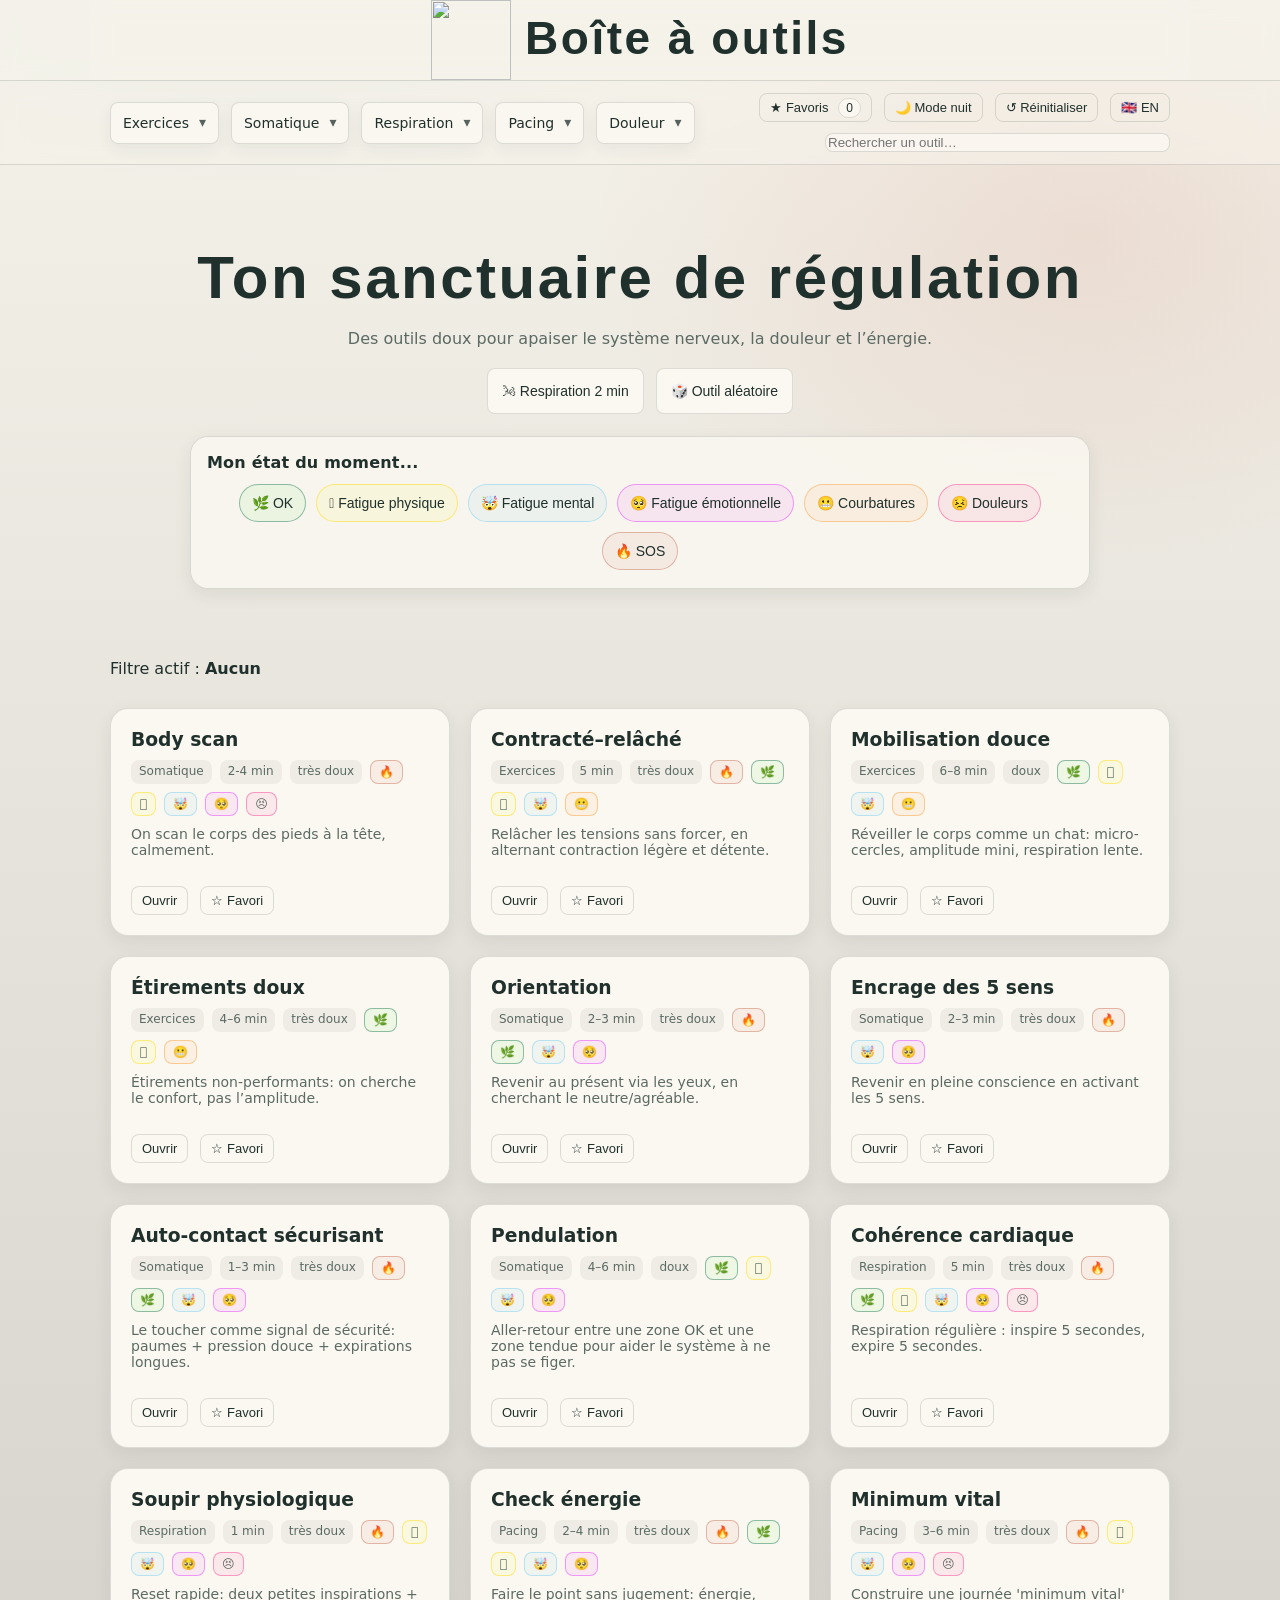
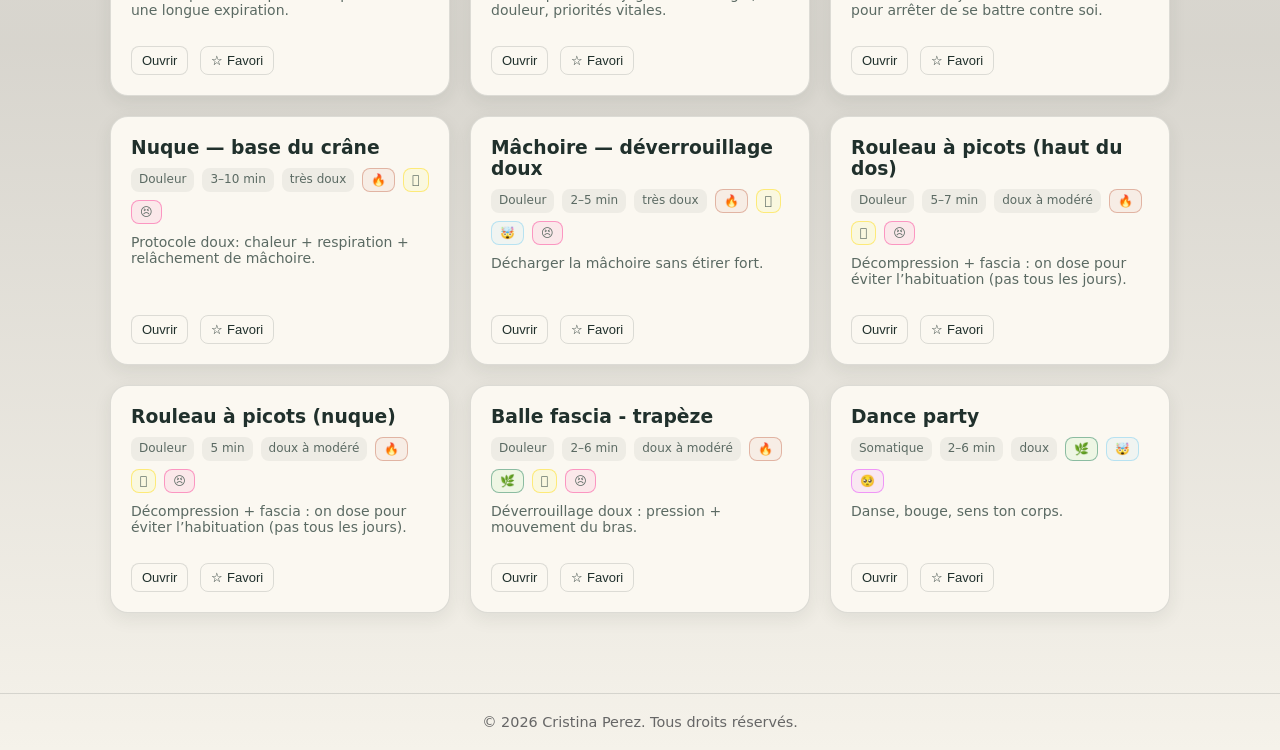
==== index.html @ 3f51d5ee "Add files via upload" ====
<!doctype html>
<html lang="fr">
<head>
  <meta charset="utf-8" />
  <meta name="viewport" content="width=device-width, initial-scale=1, viewport-fit-cover">

  <title>Boîte à outils</title>
  <meta name="description" content="Une boîte à outils pour la gestion du stress, de la douleur et de l’énergie." />

  <link rel="icon" href="./images/wellbeing2.png" type="image/png">
  <link rel="stylesheet" href="main.css" />
</head>
  
<body>

  <!-- ===================== -->
  <!-- TOP BAR -->
  <!-- ===================== -->
  <header class="topbar" role="banner">
    <div class="topbar-inner topbar-centered">
      <div class="brand-row">
        <div class="brand brand-centered">
          <img class="brand-icon" src="images/wellbeing2.png" alt="" aria-hidden="true">
          <div class="brand-title">
            <!-- Brand title -->
            <strong data-i18n="brand.title">Boîte à outils</strong>
          </div>
        </div>
      </div>
    </div>
  </header>

  <!-- ===================== -->
  <!-- NAVIGATION -->
  <!-- ===================== -->
  <nav class="nav" aria-label="Navigation catégories" data-i18n-aria-label="nav.aria">
    <div class="nav-inner">
      <div class="nav-left">

        <details class="drop">
          <summary data-i18n="nav_exercices">Exercices</summary>
          <ul>
            <li><button data-filter="Contracté–relâché" data-i18n="nav.filters.contractRelax">Contracté–relâché</button></li>
            <li><button data-filter="Mobilisation douce" data-i18n="nav.filters.softMobility">Mobilisation douce</button></li>
            <li><button data-filter="Étirements doux" data-i18n="nav.filters.softStretch">Étirements doux</button></li>
          </ul>
        </details>

        <details class="drop">
          <summary data-i18n="nav_somatic">Somatique</summary>
          <ul>
            <li><button data-filter="Orientation" data-i18n="nav.filters.orientation">Orientation</button></li>
            <li><button data-filter="Pendulation" data-i18n="nav.filters.pendulation">Pendulation</button></li>
            <li><button data-filter="Auto-contact" data-i18n="nav.filters.selfContact">Auto-contact</button></li>
          </ul>
        </details>

        <details class="drop">
          <summary data-i18n="nav_breath">Respiration</summary>
          <ul>
            <li><button data-filter="cohérence cardiaque" data-i18n="nav.filters.heartCoherence">Cohérence cardiaque</button></li>
            <li><button data-filter="soupir physiologique" data-i18n="nav.filters.physiologicalSigh">Soupir physiologique</button></li>
          </ul>
        </details>

        <details class="drop">
          <summary data-i18n="nav_pacing">Pacing</summary>
          <ul>
            <li><button data-filter="Check énergie" data-i18n="nav.filters.energyCheck">Check énergie</button></li>
            <li><button data-filter="Minimum vital" data-i18n="nav.filters.minimumViableDay">Minimum vital</button></li>
          </ul>
        </details>

        <details class="drop">
          <summary data-i18n="nav_pain">Douleur</summary>
          <ul>
            <li><button data-filter="Nuque — base du crâne" data-i18n="nav.filters.neck">Nuque</button></li>
            <li><button data-filter="Mâchoire — déverrouillage doux" data-i18n="nav.filters.jaw">Mâchoire</button></li>
            <li><button data-filter="Rouleau à picots (haut du dos)" data-i18n="nav.filters.spikyRoller">Rouleau à picots</button></li>
            <li><button data-filter="Balle fascia - trapèze" data-i18n="nav.filters.fasciaBall">Balle fascia</button></li>
          </ul>
        </details>
      </div>

      <div class="nav-right">
        <div class="nav-actions">
          <button id="toggleFavs" class="btn small ghost" type="button" aria-pressed="false">
            <span data-i18n="nav.actions.favs">★ Favoris</span>
            <span id="favCount" class="fav-count">0</span>
          </button>

          <button id="toggleTheme" class="btn small ghost" type="button">
            <span data-i18n="nav.actions.theme_dark">🌙 Mode nuit</span>
          </button>

          <button id="clearFilters" class="btn small ghost" type="button">
            <span data-i18n="nav.actions.reset">↺ Réinitialiser</span>
          </button>

          <!-- Toggle langue (nouveau) -->
          <button id="toggleLang" class="btn small ghost" type="button" aria-pressed="false">
            <span data-i18n="nav.actions.lang">🇬🇧 EN</span>
          </button>
        </div>

        <div class="search">
          <input
            id="search"
            type="search"
            placeholder="Rechercher un outil…"
            data-i18n-placeholder="nav.search.placeholder"
            autocomplete="off"
          />
        </div>
      </div>

    </div>
  </nav>
  <div id="navSpacer" aria-hidden="true"></div>

  <!-- ===================== -->
  <!-- HERO -->
  <!-- ===================== -->
  <section class="hero">
    <h1 data-i18n="hero.title">Ton sanctuaire de régulation</h1>
    <p data-i18n="hero.subtitle">Des outils doux pour apaiser le système nerveux, la douleur et l’énergie.</p>

    <div class="hero-actions">
      <button class="btn" id="breath2min" type="button" data-i18n="hero.actions.breath2min">🌬 Respiration 2 min</button>
      <button class="btn" id="randomTool" type="button" data-i18n="hero.actions.random">🎲 Outil aléatoire</button>
    </div>

    <div class="feel-box" aria-label="Sélection de ton état du moment" data-i18n-aria-label="modes.ariaBox">
      <h2 class="feel-title" data-i18n="modes.title">Mon état du moment...</h2>

      <div class="feel-grid" role="group" aria-label="Choisir un état" data-i18n-aria-label="modes.ariaGroup">
        <button class="pill pill-ok" type="button" data-mode="ok" aria-pressed="false" data-i18n="modes.ok">🌿 OK</button>
        <button class="pill pill-phys" type="button" data-mode="fatigue_phys" aria-pressed="false" data-i18n="modes.fatiguePhys">🫩 Fatigue physique</button>
        <button class="pill pill-ment" type="button" data-mode="fatigue_mentale" aria-pressed="false" data-i18n="modes.fatigueMental">🤯 Fatigue mentale</button>
        <button class="pill pill-emo" type="button" data-mode="fatigue_emo" aria-pressed="false" data-i18n="modes.fatigueEmo">🥺 Fatigue émotionnelle</button>
        <button class="pill pill-courb" type="button" data-mode="courbatures" aria-pressed="false" data-i18n="modes.aches">😬 Courbatures</button>
        <button class="pill pill-doul" type="button" data-mode="douleurs" aria-pressed="false" data-i18n="modes.pain">😣 Douleurs</button>
        <button class="pill pill-sos" type="button" data-mode="sos" aria-pressed="false" data-i18n="modes.sos">🔥 SOS</button>
      </div>
    </div>
  </section>

  <!-- ===================== -->
  <!-- LIBRARY -->
  <!-- ===================== -->
  <main id="library" class="wrap">
    <div class="active-filter">
      <span data-i18n="library.activeFilter">Filtre actif :</span>
      <strong id="activeFilter" data-i18n="library.none">Aucun</strong>
    </div>

    <div id="grid" class="grid">
      <!-- Les cartes seront injectées ici par script.js -->
    </div>
  </main>

  <!-- ===================== -->
  <!-- TOOL MODAL -->
  <!-- ===================== -->
  <dialog id="toolModal">
    <div class="modal">
      <div class="modal-top">
        <h3 id="modalTitle"></h3>
        <button id="closeModal" class="close">✕</button>
      </div>

      <div id="modalMeta" class="meta"></div>
      <div id="modalBody"></div>
    </div>
  </dialog>

  <!-- ===================== -->
  <!-- BREATH TIMER MODAL -->
  <!-- ===================== -->
  <dialog id="breathTimer">
    <div class="modal">
      <div class="modal-top">
        <h3 data-i18n="timer.title">🌬 Timer respiration</h3>
        <button id="btClose" class="close">✕</button>
      </div>

      <div class="breath-orb">
        <div class="breath-orb-inner"></div>
        <div class="breath-count" id="btCount"></div>
      </div>

      <div id="btPhase" class="center-text" data-i18n="timer.ready">Ready ?</div>
      <div id="btRemaining" class="center-text">2:00</div>

      <div class="hero-actions">
        <button id="btStart" class="btn primary" data-i18n="timer.start">Démarrer</button>
        <button id="btStop" class="btn" data-i18n="timer.stop">Stop</button>
        <button id="btReset" class="btn ghost" data-i18n="timer.reset">Reset</button>
      </div>
    </div>
  </dialog>

  <script src="script.js" defer></script>
  <footer class="toolbox-footer">
  <p>© 2026 Cristina Perez. Tous droits réservés.</p>
</footer>
</body>
</html>
---- main.css ----
/* =========================
   1. FONTS
========================= */

@font-face {
  font-family: "Nunito";
  src: url("fonts/Nunito-Regular.ttf") format("truetype");
  font-weight: 400;
  font-style: normal;
  font-display: swap;
}

@font-face {
  font-family: "Antagon";
  src: url("fonts/Antagon.otf") format("truetype");
  font-weight: 400;
  font-style: normal;
  font-display: swap;
}

html{
  scroll-padding-top: var(--nav-h, 0px);
}

html, body{
  min-height: 100%;
  height: auto;
}

html{
  background:
    radial-gradient(1200px 700px at 20% -10%, rgba(45,140,134,.18), transparent 60%),
    radial-gradient(900px 600px at 85% 10%, rgba(201,116,90,.14), transparent 55%),
    linear-gradient(180deg, var(--bg), color-mix(in srgb, var(--bg) 88%, #000 12%) 70%, var(--bg));
}

/* =========================
   2. VARIABLES - THEMES
========================= */
:root{
  --bg: #f5f2ea;
  --paper: #fbf8f1;
  --ink: #20302c;
  --muted: #5b6a63;
  
  --sage: #2d8c86;
  --sage-2: #1f6f6a;
  --terracotta: #c9745a;
  --gold: #c9a24e;

  --line: rgba(32,48,44,.14);

  --shadow: 0 10px 30px rgba(32,48,44,.10);
  --shadow-sm: 0 6px 18px rgba(32,48,44,.08);

  --radius: 18px;
  --radius-lg: 26px;
  --max: 1100px;
  --font: "Nunito", system-ui, -apple-system, sans-serif;
  --title-font: "Antagon", "Nunito", sans-serif;
  
}

body{
  margin:0;
  color: var(--ink);
  background: transparent;
  font-family: var(--font);
   -webkit-text-size-adjust: 100%; 
}

.topbar{
  background: color-mix(in srgb, var(--bg) 70%, transparent);
  border-bottom: 0px solid var(--line);
  backdrop-filter: blur(10px);
}

:root.topbar-hidden .topbar-inner.topbar-centered{
  transform: translateY(-110%);
}

nav, .nav{
  background: color-mix(in srgb, var(--bg) 62%, transparent);
  border-top: 1px solid var(--line);
}

.card{
  background: color-mix(in srgb, var(--paper) 88%, transparent);
  border: 1px solid var(--line);
  box-shadow: var(--shadow-sm);
}

.toolModal{
  background: color-mix(in srgb, var(--paper) 88%, transparent);
  border: 1px solid var(--line);
  box-shadow: var(--shadow-sm);
}


.btn, .pill, .fav-btn, .nav-toggle, details.drop > summary{
  background: color-mix(in srgb, var(--paper) 88%, transparent);
  border: 1px solid var(--line);
  color: var(--ink);
}

details.drop > summary:hover{
  transform: translateY(-1px);
}

.pill:hover{
  transform: translateY(-1px);
}

.fav-count{
  margin-left: 6px;
  padding: 2px 7px;
  border-radius: 999px;
  border: 1px solid var(--line);
  background: color-mix(in srgb, var(--paper) 88%, transparent);
  font-size: 12px;
  line-height: 1.1;
}

.search input{
  background: color-mix(in srgb, var(--paper) 88%, transparent);
  border: 1px solid var(--line);
  border-radius: 8px;
  color: var(--ink);
}

.search:before{ color: var(--muted); }

.meta, .hint, .footer, .brand-title span{ color: var(--muted); }

details.drop > ul{
  background: var(--paper);
  border: 1px solid var(--line);
  box-shadow: var(--shadow);
}

/* focus visible lisible sur les deux thèmes */
.btn:focus-visible,
.pill:focus-visible,
.fav-btn:focus-visible,
.search input:focus,
details.drop > summary:focus-visible{
  outline: none;
  box-shadow: 0 0 0 3px color-mix(in srgb, var(--sage) 25%, transparent);
}

:root[data-theme="dark"]{
  --bg: #0f1514;
  --paper: #131c1a;
  --ink: #e9f1ee;
  --muted: rgba(233,241,238,.72);

  --line: rgba(233,241,238,.14);

  --shadow: 0 10px 30px rgba(0,0,0,.35);
  --shadow-sm: 0 6px 18px rgba(0,0,0,.28);
}

:root[data-theme="dark"] .topbar{
  background: rgba(10, 14, 13, 0.88); 
  border-bottom-color: rgba(233,241,238,.10);
}

:root[data-theme="dark"] .topbar-inner{
  background: rgba(10, 14, 13, 0.88); 
  border-bottom-color: rgba(233,241,238,.10);
}

:root[data-theme="dark"] .toolbox-footer{ 
  border-top-color: rgba(233,241,238,.10);
}

:root[data-theme="dark"] nav,
:root[data-theme="dark"] .nav{
  background: rgba(10, 14, 13, 0.78);
  border-top-color: rgba(233,241,238,.10);
}

:root[data-theme="dark"] .nav-right .search input{
  background: rgba(19,28,26,.95);
  color: var(--ink);
  border-color: var(--line);
}

:root[data-theme="dark"] .brand-title strong{
  color: rgba(255,255,255,0.95);
}
:root[data-theme="dark"] .brand-title span{
  color: rgba(233,241,238,.60);
}

[data-theme="dark"] .brand-icon {
  content: url("./images/wellbeing_wh.png");
}

:root[data-theme="dark"] .topbar .btn,
:root[data-theme="dark"] .topbar .pill,
:root[data-theme="dark"] .topbar .fav-btn,
:root[data-theme="dark"] .topbar details.drop > summary,
:root[data-theme="dark"] .topbar .search input{
  background: rgba(19, 28, 26, 0.92);
  border-color: rgba(233,241,238,.14);
  color: rgba(233,241,238,.92);
}

:root[data-theme="dark"] .topbar .search input::placeholder{
  color: rgba(233,241,238,.55);
}
:root[data-theme="dark"] .topbar .search:before{
  color: rgba(233,241,238,.55);
}

:root[data-theme="dark"] details.drop > ul{
  background: rgba(19, 28, 26, 0.98);
  border-color: rgba(233,241,238,.14);
}
:root[data-theme="dark"] details.drop > ul button:hover{
  background: rgba(45,140,134,.14);
}

:root[data-theme="dark"] .feel-box{
  background: rgba(19,28,26,.90);
  border-color: var(--line);
}

:root[data-theme="dark"] details.drop > summary{
  background: rgba(19,28,26,.95);
  box-shadow: 0 6px 16px rgba(0,0,0,.25);
}

:root[data-theme="dark"] details.drop[open] > summary{
  background: rgba(45,140,134,.18);
}

:root[data-theme="dark"] .toolModal{
  background: rgba(19,28,26,.90);
  border-color: var(--line);
  color: var(--ink);
}

:root[data-theme="dark"] .modal{
  background: rgba(19,28,26,.90);
  border-color: var(--line);
  color: var(--ink);
}

:root[data-theme="dark"] .close{
  color: var(--ink);
}
:root[data-theme="dark"] .breath-orb{
  background: color-mix(in srgb, #a6c4bd24 75%, transparent);
}

:root[data-theme="dark"] .breath-orb-inner{        
  background: radial-gradient(circle at 30% 30%,
    color-mix(in srgb, var(--terracotta) 30%, transparent),
    color-mix(in srgb, var(--sage) 22%, transparent)
  );
}

:root[data-theme="dark"] .breath-count{
  color: var(--ink);
}

/* =========================
   3. RESET
========================= */

*{
  box-sizing: border-box;
}


/* =========================
   4. LAYOUT
========================= */

.wrap{
  max-width: var(--max);
  margin: 0 auto;
  padding: 40px 20px;
}

.grid{
  display: grid;
  grid-template-columns: repeat(auto-fill, minmax(260px, 1fr));
  gap: 20px;
  margin-top: 30px;
}

.hero{
  text-align: center;
  padding: 30px 20px 30px 20px;
}

.hero h1{
  font-family: var(--title-font);
  font-size: clamp(60px, 4vw, 90px);
  color: var(--ink); 
  letter-spacing: 2.5px;
  line-height: 1.1;
  margin-bottom: 18px;
}

.hero p{
  font-family: var(--font);
  color: var(--muted);
  max-width: 600px;
  margin: 0 auto 20px;
}

.hero-actions{
  display: flex;
  justify-content: center;
  gap: 12px;
  flex-wrap: wrap;
}

.feel-box{
  margin: 22px auto 0;
  max-width: 900px;
  padding: 16px 16px 18px;
  border: 1px solid var(--line);
  border-radius: var(--radius);
  background: color-mix(in srgb, var(--paper) 82%, transparent);
  box-shadow: var(--shadow-sm);
}

.feel-title{
  margin: 0 0 12px;
  font-family: var(--font);   /* plus lisible qu’une script ici */
  font-weight: 700;
  font-size: 16px;
  letter-spacing: .2px;
  text-align: left;
}

.feel-grid{
  display: flex;
  flex-wrap: wrap;
  gap: 10px;
  justify-content: center;
}

.feel-grid .pill{
  padding: 10px 12px;
  border-radius: 999px;
  font-size: 14px;
}


/* =========================
   5. HEADER - TOPBAR - FOOTER
========================= */

.topbar{
  position: relative;
  top: 0;
  backdrop-filter: blur(10px);
  background: rgba(245,242,234,.85);
  border-bottom: 0px solid var(--line);
  z-index: 800;
}

.topbar-inner{
  max-width: var(--max);
  margin: 0 auto;
  padding: 0px 5px 0px 5px;
  display: flex;
  align-items: center;
  justify-content: space-between;
  gap: 10px;
  flex-wrap: wrap;
}

.topbar-inner.topbar-centered{
  position: relative;
  top: 0;
  left: 0;
  right: 0;
  z-index: 1200;

  background: rgba(245,242,234,.85);
  backdrop-filter: blur(10px);

  transform: translateY(0);
  transition: transform .25s ease;
}

.brand{
  display: flex;
  align-items: center;
  gap: 12px;
}

.brand-row{
  width: 100%;
  display: flex;
  justify-content: center;
  align-items: center;
  gap: 12px;
}

.brand.brand-centered{
  display: flex;
  align-items: center;
  gap: 14px;
  text-align: center;
}

.brand-title strong{
  font-family: var(--title-font);
  font-size: 46px;
  color: var(--ink); 
  letter-spacing: 2.5px;
  line-height: 1.1;
  margin-bottom: 3px;
  display: block;
  vertical-align:middle;
}

.brand-title span{
  display: block;
  font-size: 56px;
  margin-top: 4px;
  color: var(--muted);
}

.brand-icon{
  width: 80px;
  height: 80px;
  object-fit: contain;
  display: block;
  vertical-align:middle; 
}

.toolbox-footer {
  width: 100%;
  padding: 20px 16px;
  margin-top: 40px;
  text-align: center;
  font-size: 0.9rem;
  color: #666;
  border-top: 1px solid var(--line);
}

.toolbox-footer p {
  margin: 0;
}


/* === MOBILE HEADER LAYOUT === */

@media (max-width: 640px){
  .topbar-inner{
    flex-wrap: nowrap;
    justify-content: space-between;
    align-items: center;
    gap: 10px;
    padding: 0;
  }

  .brand{
    min-width: 0;
    gap: 10px;
  }

  .brand-icon{
    width: 70px;
    height: 70px;
  }

  .brand-title strong{
    font-size: 42px;   
    letter-spacing: 1.5px;
    line-height: 1.05;
  }

  .brand-title span{
    font-size: 30px;
  }

  .brand-title{
    min-width: 0;
    max-width: 60vw;
  }

  .brand.brand-centered{
  min-width: 0;
  } 
}

/*@media (max-width: 760px){
  .topbar-inner.topbar-centered{
    grid-template-columns: 1fr;
    justify-items: center;
  }
  .topbar .tools{
    grid-column: auto;
    justify-self: center;
  }
}*/


/* =========================
   6. NAVIGATION
========================= */

.nav{
  position: relative; /* dans le flux au départ */
  top: 0;
  z-index: 1100;

  border-bottom: 1px solid var(--line);
  background: rgba(245,242,234,.6);
  backdrop-filter: blur(10px);
}

.nav.alt{
  position: fixed;
  top: 0;
  left: 0;
  right: 0;
}

#navSpacer{ height: 0; }
#navSpacer.on{ height: var(--nav-h, 0px); }

.nav-inner{
  max-width: var(--max);
  margin: 0 auto;
  padding: 12px 20px;

  display: flex;
  align-items: center;
  justify-content: space-between;
  gap: 16px;

  /* on évite le wrap en desktop */
  flex-wrap: nowrap;
}

.nav-left{
  display: flex;
  align-items: center;
  gap: 12px;
  flex-wrap: nowrap;     /* important */
  min-width: 0;
}

.nav-right{
  display: flex;
  flex-direction: column; 
  align-items: flex-end;
  gap: 10px;
  min-width: 280px;             
}

.nav-actions{
  display: flex;
  align-items: center;
  gap: 12px; 
  flex-wrap: nowrap;    
  justify-content: flex-end;     
}

/* Search à droite */
.nav-right .search{
  width: 345px;
  max-width: 36vw;
  min-width: 200px;
}

.nav-right .search input{
  width: 100%;
  height: 100%; 
}

/* Si l'écran devient trop petit => on autorise le wrap proprement */
@media (max-width: 980px){
  .nav-inner{
    flex-wrap: wrap;
  }
  .nav-left{
    flex-wrap: wrap;
  }
  .nav-right{
    width: 100%;
    align-items: stretch;     
  }

  .nav-actions{
    justify-content: flex-end;
    flex-wrap: wrap;          
  }

  .nav-right .search{
    width: 100%;
    max-width: 520px;
    min-width: 0;
  }
}

@media (max-width: 640px){
  .nav-inner{
    flex-wrap: wrap;
    gap: 10px; 
  }
  .nav-left{
  display: flex;  
  justify-content: center;
  gap: 5px;
  flex-wrap: wrap;
  min-width: 0;
  }

.nav-right{
  display: flex;
  flex-direction: column; 
  align-items: center;
  gap: 10px;
  min-width: 0px;             
  }

  .nav-actions{
    justify-content: center;
    flex-wrap: wrap;
    gap: 5px; 
  }

  .nav-right .search{
    width: 98%;
    max-width: 540px;
    min-width: 0;
  }
  .nav-right .search input,
  input[type="search"],
  input[type="text"],
  input[type="email"],
  input[type="tel"],
  textarea,
  select{
    font-size: 16px !important;
  } 
}

details.drop{
  position: relative;
}

details.drop > summary{
  list-style: none;
  cursor: pointer;
  user-select: none;

  display: inline-flex;
  align-items: center;
  gap: 10px;

  padding: 12px 12px;
  border-radius: 8px;

  border: 1px solid var(--line);
  background: rgba(251,248,241,.85);
  color: var(--ink);
  font-size: 14px;
  box-shadow: 0 6px 16px rgba(32,48,44,.06);
}

details.drop > summary::-webkit-details-marker{ display:none; }

details.drop > summary::after{
  content: "▾";
  opacity: .75;
  transform: translateY(-1px);
}

details.drop[open] > summary{
  border-color: rgba(45,140,134,.55);
  background: rgba(45,140,134,.10);
}

details.drop > ul{
  list-style: none;
  padding: 8px;
  margin: 10px 0 0;

  position: absolute;
  left: 0;
  top: 100%;

  min-width: 240px;
  border-radius: 8px;
  border: 1px solid var(--line);
  background: var(--paper);
  box-shadow: var(--shadow);
  z-index: 999;
}

details.drop > ul li{
  margin: 0;
}

details.drop > ul button{
  width: 100%;
  text-align: left;

  border: 0;
  background: transparent;

  padding: 10px 10px;
  border-radius: 8px;
  cursor: pointer;

  color: var(--ink);
  font-size: 14px;
}

details.drop > ul button:hover{
  background: rgba(45,140,134,.10);
}

details.drop > ul button:active{
  transform: translateY(1px);
}


/* =========================
   7. COMPONENTS
========================= */

/* === Cards === */

.card{
  background: var(--paper);
  border: 1px solid var(--line);
  border-radius: var(--radius);
  padding: 20px;
  box-shadow: var(--shadow-sm);
  display: flex;
  flex-direction: column;
  justify-content: space-between;
}

.card h3{
  margin: 0 0 10px;
}

.card p{
  color: var(--muted);
  font-size: 14px;
}

.card .meta{
  display: flex;
  gap: 8px;
  flex-wrap: wrap;
  margin-top: 8px;
}


/* === Chips === */

.chip{
  background: rgba(32,48,44,.06);
  padding: 4px 8px;
  border-radius: 8px;
  font-size: 12px;
}
   
.chip.sos{
  background: rgba(201,116,90,.08);
  border: 1px solid rgba(201,116,90,.48);
}
   
.chip.ok{
  background: rgba(96,221,82,.08);
  border: 1px solid rgba(30,123,88,.48); 
}
   
.chip.fatique_phys{
  background: rgba(237,255,24,.08);
  border: 1px solid rgba(255,217,10,.48);
}
   
.chip.fatique_mentale{
  background: rgba(119,206,240,.08);
  border: 1px solid rgba(119,206,240,.48);
}
   
.chip.fatigue_emo{
  background: rgba(227,59,251,.08);
  border: 1px solid rgba(227,59,251,.48);
}
   
.chip.courbatures{
  background: rgba(251,158,59,.08);
  border: 1px solid rgba(251,158,59,.48);
}
   
.chip.douleurs{
  background: rgba(251,59,149,.08);
  border: 1px solid rgba(251,59,149,.48);
}


/* === Pills === */

.pill{
  border: 1px solid var(--line);
  background: var(--paper);
  padding: 12px 12px;
  border-radius: 8px;
  font-size: 13px;
  cursor: pointer;
}

.pill-ok{
  background: rgba(96,221,82,.08);
  border: 1px solid rgba(30,123,88,.48); 
  padding: 12px 12px;
  border-radius: 8px;
  font-size: 13px;
  cursor: pointer;
}

.pill-phys{
  background: rgba(237,255,24,.08);
  border: 1px solid rgba(255,217,10,.48);
  padding: 12px 12px;
  border-radius: 8px;
  font-size: 13px;
  cursor: pointer;
}

.pill-ment{
  background: rgba(119,206,240,.08);
  border: 1px solid rgba(119,206,240,.48);
  padding: 12px 12px;
  border-radius: 8px;
  font-size: 13px;
  cursor: pointer;
}

.pill-emo{
  background: rgba(227,59,251,.08);
  border: 1px solid rgba(227,59,251,.48);
  padding: 12px 12px;
  border-radius: 8px;
  font-size: 13px;
  cursor: pointer;
}

.pill-courb{
  background: rgba(251,158,59,.08);
  border: 1px solid rgba(251,158,59,.48);
  padding: 12px 12px;
  border-radius: 8px;
  font-size: 13px;
  cursor: pointer;
}

.pill-doul{
  background: rgba(251,59,149,.08);
  border: 1px solid rgba(251,59,149,.48);
  padding: 12px 12px;
  border-radius: 8px;
  font-size: 13px;
  cursor: pointer;
}

.pill-sos{
  background: rgba(201,116,90,.08);
  border: 1px solid rgba(201,116,90,.48);
  padding: 12px 12px;
  border-radius: 8px;
  font-size: 13px;
  cursor: pointer;
}

/*.pill[aria-pressed="true"]{
  background: rgba(45,140,134,.12);
  border-color: var(--sage);
}*/

.pill-ok[aria-pressed="true"]{
  background: rgba(96,221,82,.28);
  border: 1px solid rgba(30,123,88,.68);
}

.pill-phys[aria-pressed="true"]{
  background: rgba(237,255,24,.28);
  border: 1px solid rgba(255,217,10,.68);
}

.pill-ment[aria-pressed="true"]{
  background: rgba(119,206,240,.28);
  border: 1px solid rgba(119,206,240,.68);
}

.pill-emo[aria-pressed="true"]{
  background: rgba(227,59,251,.28);
  border: 1px solid rgba(227,59,251,.68);
}

.pill-courb[aria-pressed="true"]{
  background: rgba(251,158,59,.28);
  border: 1px solid rgba(251,158,59,.68);
}

.pill-doul[aria-pressed="true"]{
  background: rgba(251,59,149,.28);
  border: 1px solid rgba(251,59,149,.68);
}

.pill-sos[aria-pressed="true"]{
  background: rgba(201,116,90,.28);
  border: 1px solid rgba(201,116,90,.68);
}


/* === Buttons === */

.btn{
  padding: 14px 14px;
  border-radius: 8px;
  border: 1px solid var(--line);
  background: var(--paper);
  cursor: pointer;
  font-size: 14px;
}

.btn.primary{
  background: var(--sage);
  color: white;
  border: none;
}

.btn.ghost{
  background: transparent;
}

.btn.small{
  font-size: 13px;
  padding: 6px 10px;
}

.btn:hover{
  transform: translateY(-1px);
}


/* === Orb === */

.breath-orb{
  position: relative;
  width: 180px;
  height: 180px;
  border-radius: 999px;             
  margin: 18px auto 10px;
  border: 1px solid var(--line);
  display: grid;
  place-items: center;
  background: color-mix(in srgb, var(--paper) 75%, transparent);
  box-shadow: var(--shadow-sm);
}

.breath-orb-inner{
  width: 55px;
  height: 55px;
  border-radius: 999px;            
  background: radial-gradient(circle at 30% 30%,
    color-mix(in srgb, var(--terracotta) 30%, transparent),
    color-mix(in srgb, var(--sage) 22%, transparent)
  );
  transform: scale(var(--orb-scale, 1));   /* <- scale piloté par JS */
  transition: transform 950ms linear;
  filter: blur(0.2px);
}

.breath-count{
  position: absolute;
  inset: 0;
  display: grid;
  place-items: center;
  font-weight: 800;
  font-size: 30px; 
  letter-spacing: .5px;
  color: var(--ink);
  opacity: .9;
  pointer-events: none;
}

/* =========================
   8. MODALS
========================= */

dialog{
  border: none;
  border-radius: var(--radius-lg);
  padding: 0;
  max-width: 500px;
  width: 90%;
}

.modal{
  padding: 24px;
}

.modal-top{
  display: flex;
  justify-content: space-between;
  align-items: center;
}

.close{
  background: none;
  border: none;
  font-size: 18px;
  cursor: pointer;
}
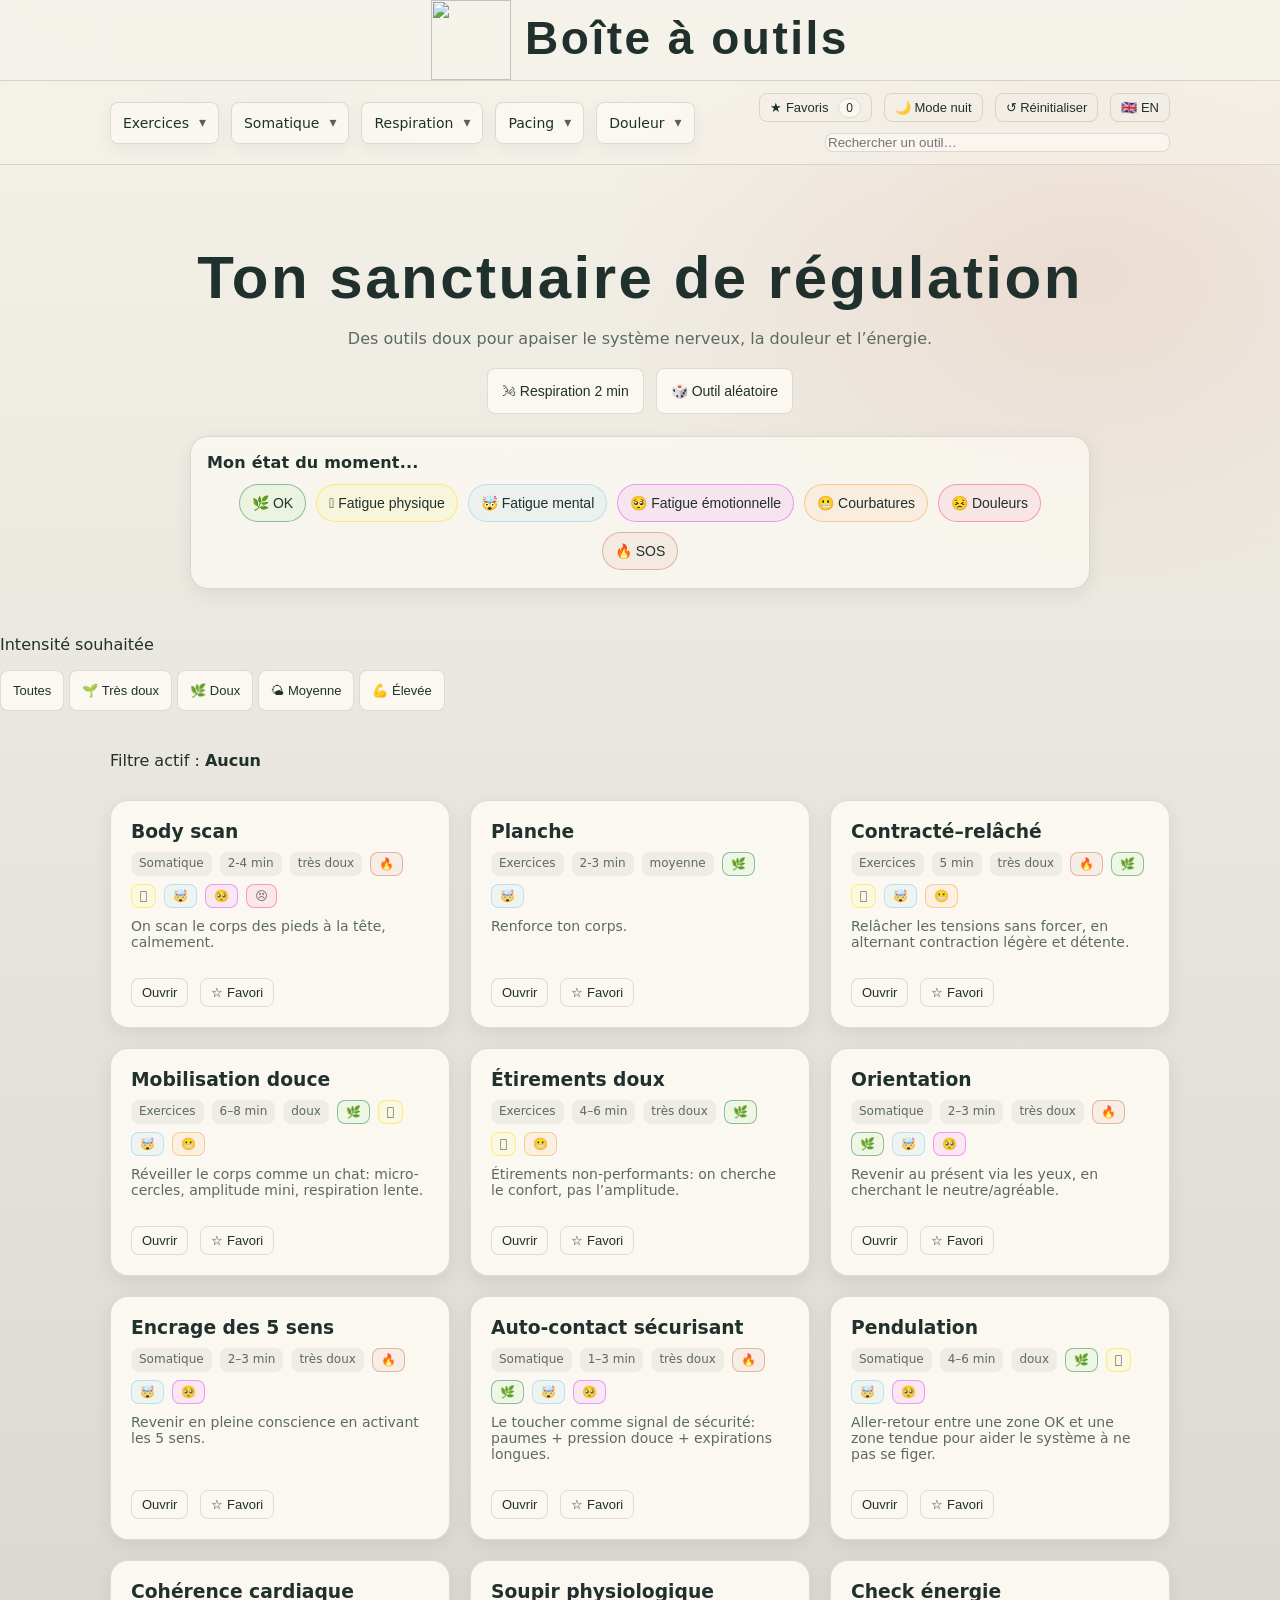
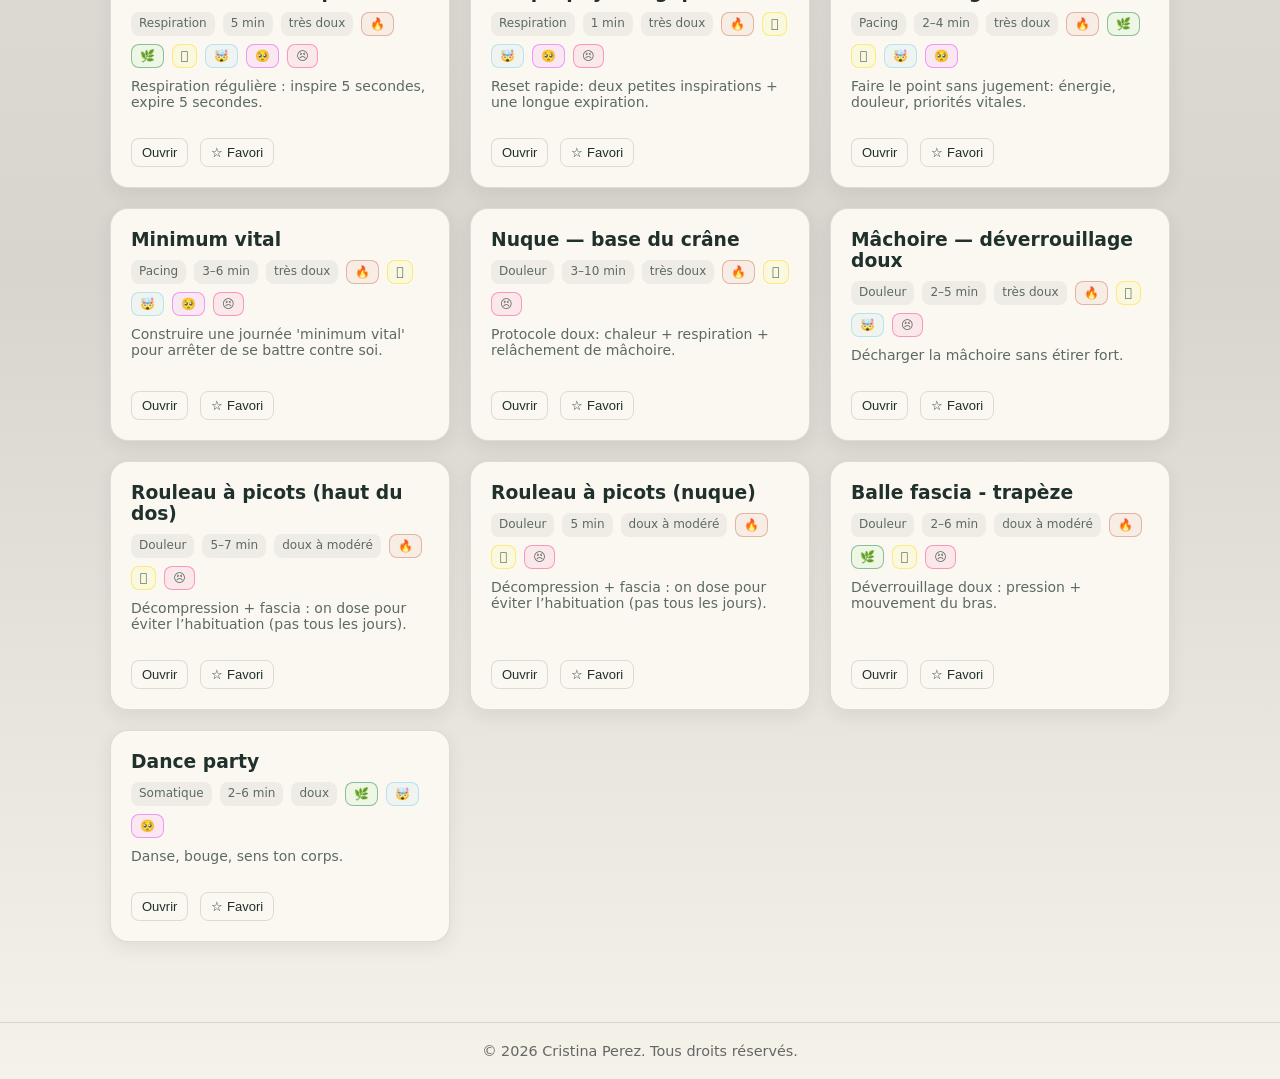
==== commit c438c396: "Update index.html" ====
--- a/index.html
+++ b/index.html
@@ -40,6 +40,7 @@
         <details class="drop">
           <summary data-i18n="nav_exercices">Exercices</summary>
           <ul>
+            <li><button data-filter="Renforcement" data-i18n="nav.filters.reinforcement">Renforcement</button></li>
             <li><button data-filter="Contracté–relâché" data-i18n="nav.filters.contractRelax">Contracté–relâché</button></li>
             <li><button data-filter="Mobilisation douce" data-i18n="nav.filters.softMobility">Mobilisation douce</button></li>
             <li><button data-filter="Étirements doux" data-i18n="nav.filters.softStretch">Étirements doux</button></li>
@@ -144,6 +145,17 @@
       </div>
     </div>
   </section>
+  
+  <section class="intensity-box">
+    <p class="intensity-title">Intensité souhaitée</p>
+    <div class="intensity-grid">
+      <button class="pill intensity-pill" data-intensity="" aria-pressed="true">Toutes</button>
+      <button class="pill intensity-pill" data-intensity="très doux" aria-pressed="false">🌱 Très doux</button>
+      <button class="pill intensity-pill" data-intensity="doux" aria-pressed="false">🌿 Doux</button>
+      <button class="pill intensity-pill" data-intensity="moyenne" aria-pressed="false">🌤 Moyenne</button>
+      <button class="pill intensity-pill" data-intensity="élevée" aria-pressed="false">💪 Élevée</button>
+    </div>
+  </section>
 
   <!-- ===================== -->
   <!-- LIBRARY -->
@@ -180,7 +192,7 @@
   <dialog id="breathTimer">
     <div class="modal">
       <div class="modal-top">
-        <h3 data-i18n="timer.title">🌬 Timer respiration</h3>
+        <h3 data-i18n="breath.timer.title">🌬 Timer respiration</h3>
         <button id="btClose" class="close">✕</button>
       </div>
 
@@ -196,6 +208,32 @@
         <button id="btStart" class="btn primary" data-i18n="timer.start">Démarrer</button>
         <button id="btStop" class="btn" data-i18n="timer.stop">Stop</button>
         <button id="btReset" class="btn ghost" data-i18n="timer.reset">Reset</button>
+      </div>
+    </div>
+  </dialog>
+
+  <!-- ===================== -->
+  <!-- INTERVAL TIMER MODAL -->
+  <!-- ===================== -->
+  <dialog id="intervalTimer">
+    <div class="modal">
+      <div class="modal-top">
+        <h3 data-i18n="interval.timer.title">⏱️ Timer à intervale</h3>
+        <button id="itClose" class="close">✕</button>
+      </div>
+
+      <div class="interval-bar">
+        <div class="interval-bar-inner"></div>
+        <div class="interval-count" id="itCount"></div>
+      </div>
+
+      <div id="itPhase" class="center-text" data-i18n="timer.ready">Ready ?</div>
+      <div id="itRemaining" class="center-text">2:00</div>
+
+      <div class="hero-actions">
+        <button id="itStart" class="btn primary" data-i18n="timer.start">Démarrer</button>
+        <button id="itStop" class="btn" data-i18n="timer.stop">Stop</button>
+        <button id="itReset" class="btn ghost" data-i18n="timer.reset">Reset</button>
       </div>
     </div>
   </dialog>
--- a/main.css
+++ b/main.css
@@ -266,6 +266,21 @@
   color: var(--ink);
 }
 
+:root[data-theme="dark"] .interval-bar{
+  background: color-mix(in srgb, #a6c4bd24 75%, transparent);
+}
+
+:root[data-theme="dark"] .interval-bar-inner{        
+  background: linear-gradient(180deg,
+    color-mix(in srgb, var(--terracotta) 35%, transparent),
+    color-mix(in srgb, var(--sage) 30%, transparent)
+  );
+}
+
+:root[data-theme="dark"] .interval-count{
+  color: var(--ink);
+}
+
 /* =========================
    3. RESET
 ========================= */
@@ -995,6 +1010,49 @@
   pointer-events: none;
 }
 
+/* === Bar === */
+
+.interval-bar{
+  position: relative;
+  width: 70px;
+  height: 300px;
+  margin: 18px auto 10px;
+  border: 1px solid var(--line);
+  border-radius: 8px;
+  overflow: hidden;
+  background: color-mix(in srgb, var(--paper) 75%, transparent);
+  box-shadow: var(--shadow-sm);
+}
+
+.interval-bar-inner{
+  position: absolute;
+  inset: 0;
+  border-radius: 8px;
+  background: linear-gradient(
+    180deg,
+    color-mix(in srgb, var(--terracotta) 35%, transparent),
+    color-mix(in srgb, var(--sage) 30%, transparent)
+  );
+  transform: scaleY(var(--bar-scale, 0));
+  transform-origin: bottom center;
+  transition: transform 250ms linear;
+  filter: blur(0.2px);
+}
+
+.interval-count{
+  position: absolute;
+  inset: 0;
+  display: grid;
+  place-items: center;
+  font-weight: 800;
+  font-size: 30px;
+  letter-spacing: .5px;
+  color: var(--ink);
+  opacity: .9;
+  pointer-events: none;
+  z-index: 2;
+}
+
 /* =========================
    8. MODALS
 ========================= */
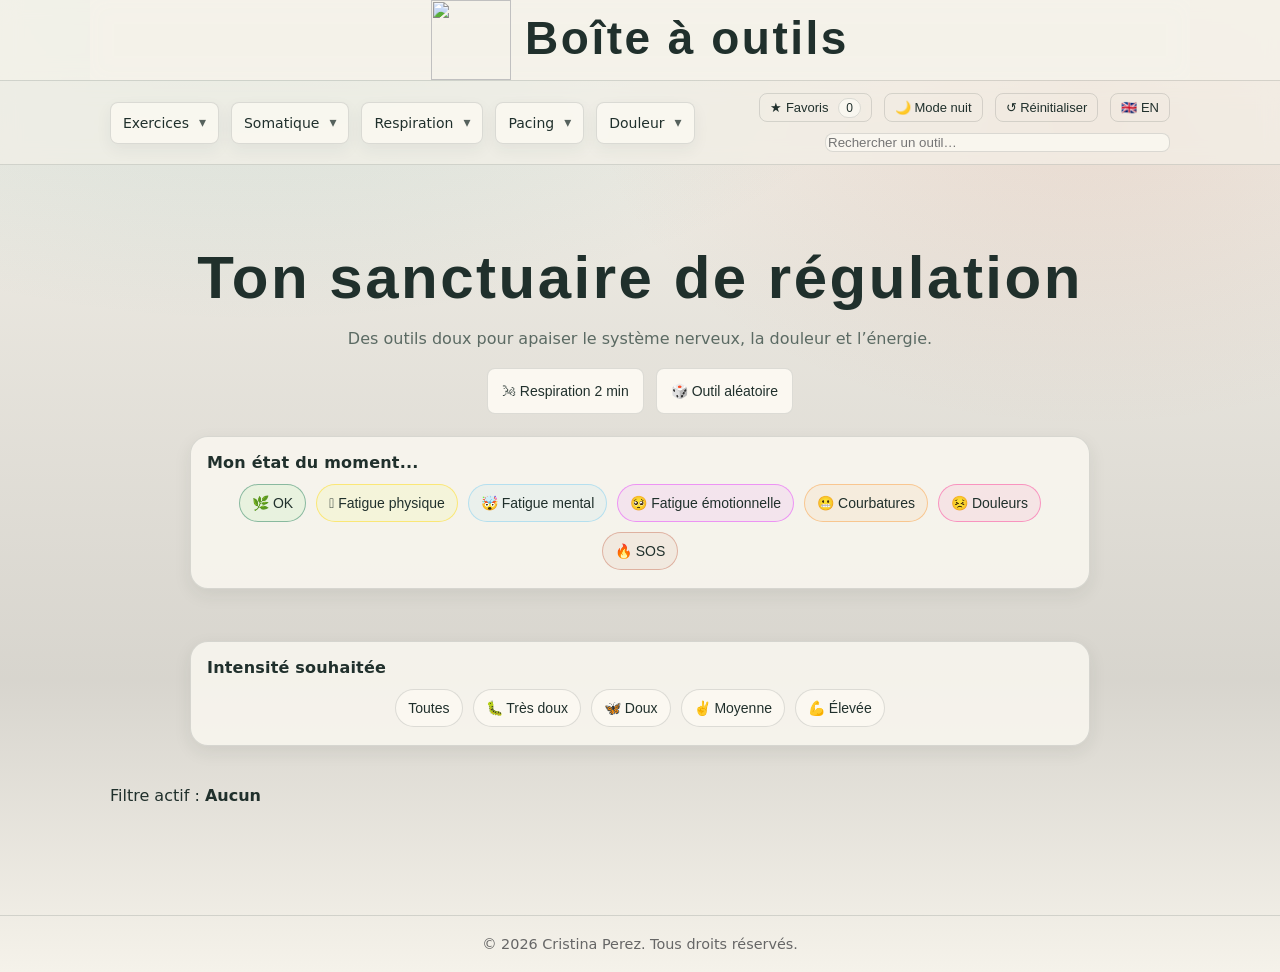
==== commit f39bf26c: "Update index.html" ====
--- a/index.html
+++ b/index.html
@@ -150,10 +150,10 @@
     <p class="intensity-title">Intensité souhaitée</p>
     <div class="intensity-grid">
       <button class="pill intensity-pill" data-intensity="" aria-pressed="true">Toutes</button>
-      <button class="pill intensity-pill" data-intensity="très doux" aria-pressed="false">🌱 Très doux</button>
-      <button class="pill intensity-pill" data-intensity="doux" aria-pressed="false">🌿 Doux</button>
-      <button class="pill intensity-pill" data-intensity="moyenne" aria-pressed="false">🌤 Moyenne</button>
-      <button class="pill intensity-pill" data-intensity="élevée" aria-pressed="false">💪 Élevée</button>
+      <button class="pill intensity-pill" data-intensity="très doux" aria-pressed="false">🐛 Très doux</button>
+      <button class="pill intensity-pill" data-intensity="doux" aria-pressed="false">🦋 Doux</button>
+      <button class="pill intensity-pill" data-intensity="moyen" aria-pressed="false">✌️ Moyenne</button>
+      <button class="pill intensity-pill" data-intensity="élevé" aria-pressed="false">💪 Élevée</button>
     </div>
   </section>
 
--- a/main.css
+++ b/main.css
@@ -367,6 +367,38 @@
   font-size: 14px;
 }
 
+.intensity-box{
+  margin: 22px auto 0;
+  max-width: 900px;
+  padding: 16px 16px 18px;
+  border: 1px solid var(--line);
+  border-radius: var(--radius);
+  background: color-mix(in srgb, var(--paper) 82%, transparent);
+  box-shadow: var(--shadow-sm);
+}
+
+.intensity-title{
+  margin: 0 0 12px;
+  font-family: var(--font);
+  font-weight: 700;
+  font-size: 16px;
+  letter-spacing: .2px;
+  text-align: left;
+}
+
+.intensity-grid{
+  display: flex;
+  flex-wrap: wrap;
+  gap: 10px;
+  justify-content: center;
+}
+
+.intensity-grid .pill{
+  padding: 10px 12px;
+  border-radius: 999px;
+  font-size: 14px;
+}
+
 
 /* =========================
    5. HEADER - TOPBAR - FOOTER
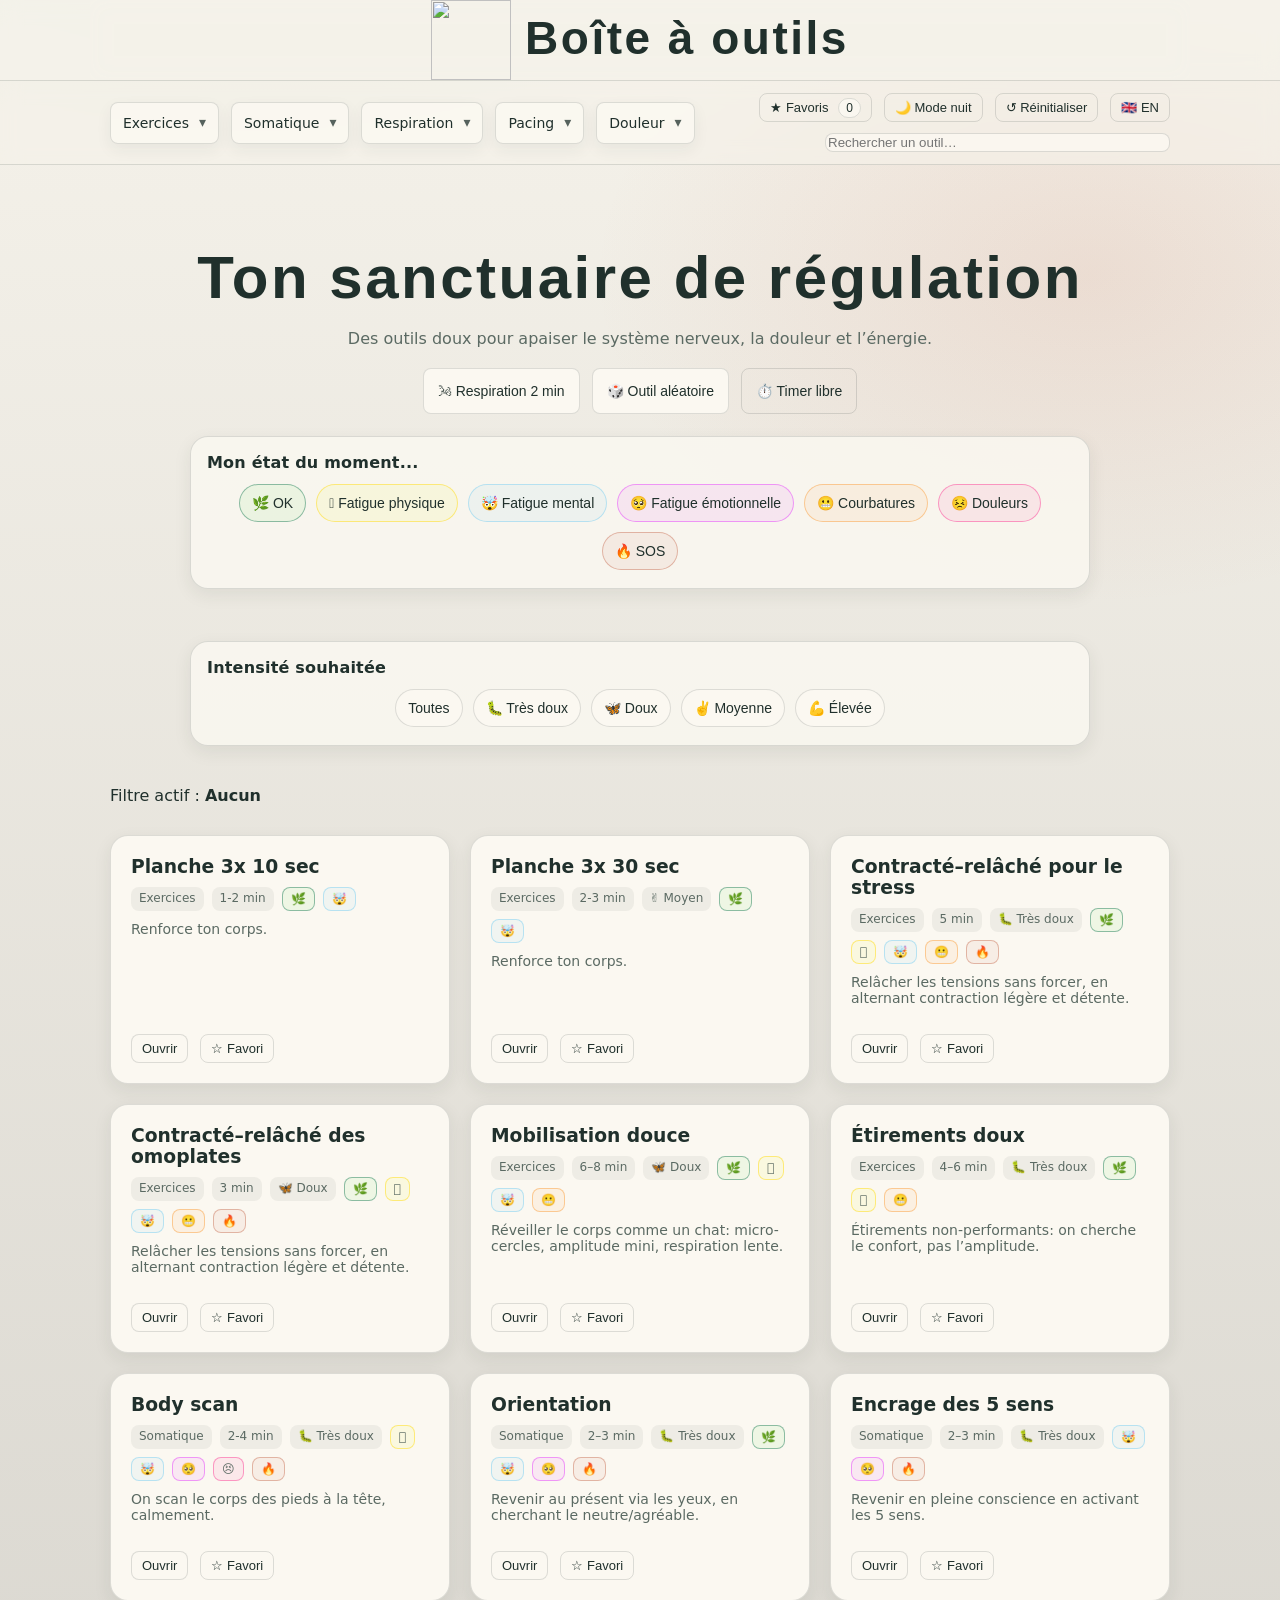
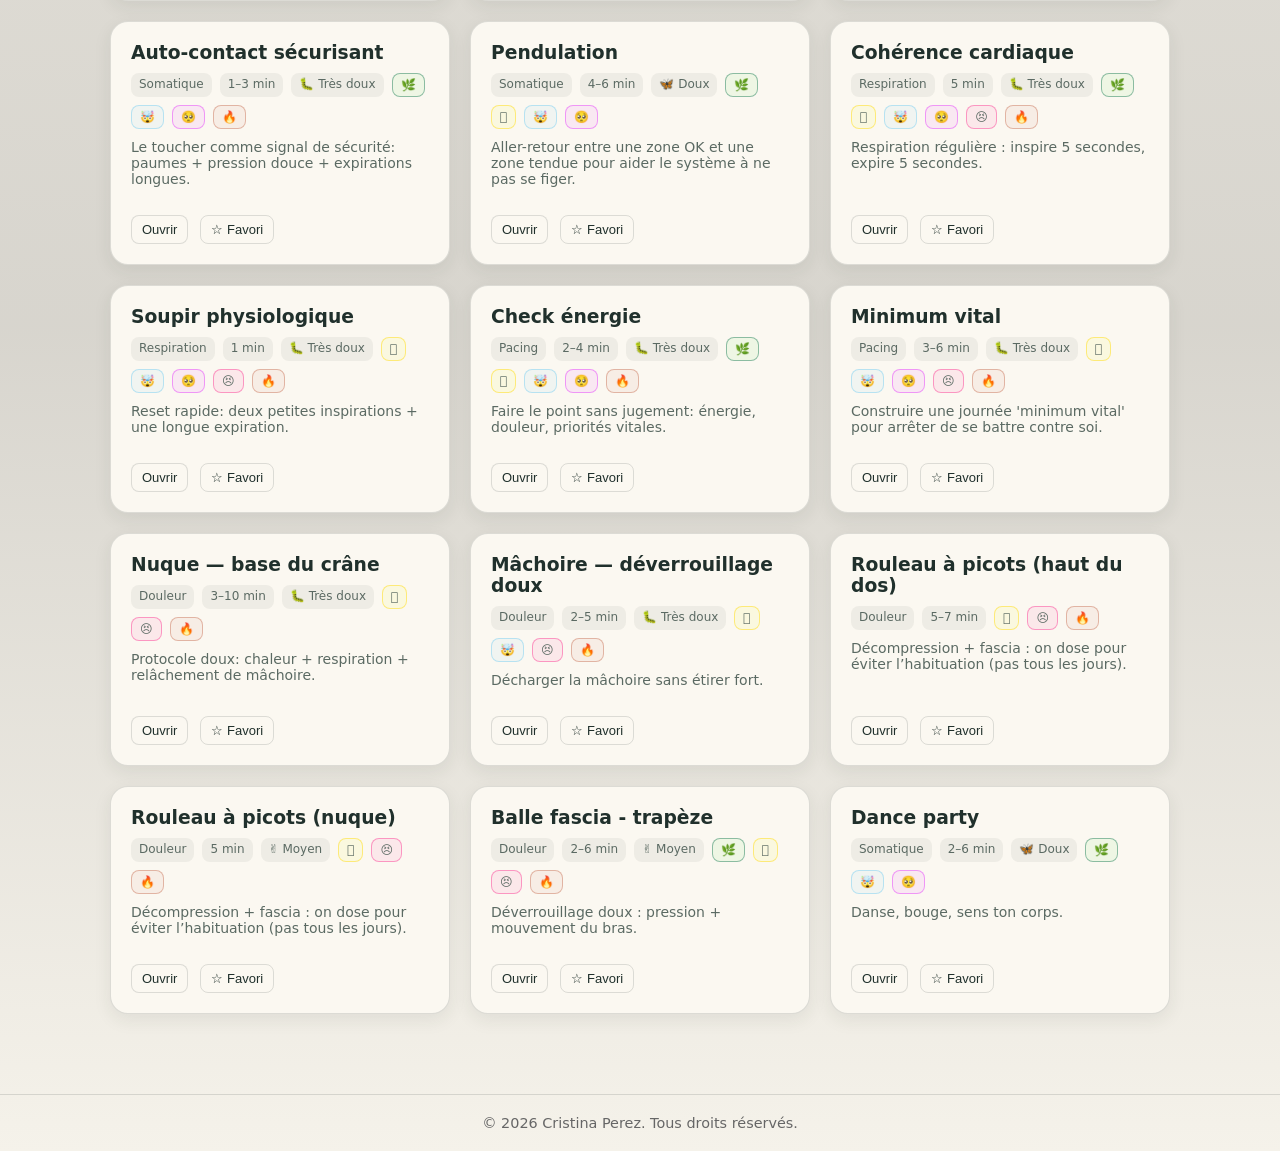
==== commit 2d397e98: "Update index.html" ====
--- a/index.html
+++ b/index.html
@@ -129,6 +129,7 @@
     <div class="hero-actions">
       <button class="btn" id="breath2min" type="button" data-i18n="hero.actions.breath2min">🌬 Respiration 2 min</button>
       <button class="btn" id="randomTool" type="button" data-i18n="hero.actions.random">🎲 Outil aléatoire</button>
+      <button id="customInterval" class="btn ghost" type="button">⏱️ Timer libre</button>
     </div>
 
     <div class="feel-box" aria-label="Sélection de ton état du moment" data-i18n-aria-label="modes.ariaBox">
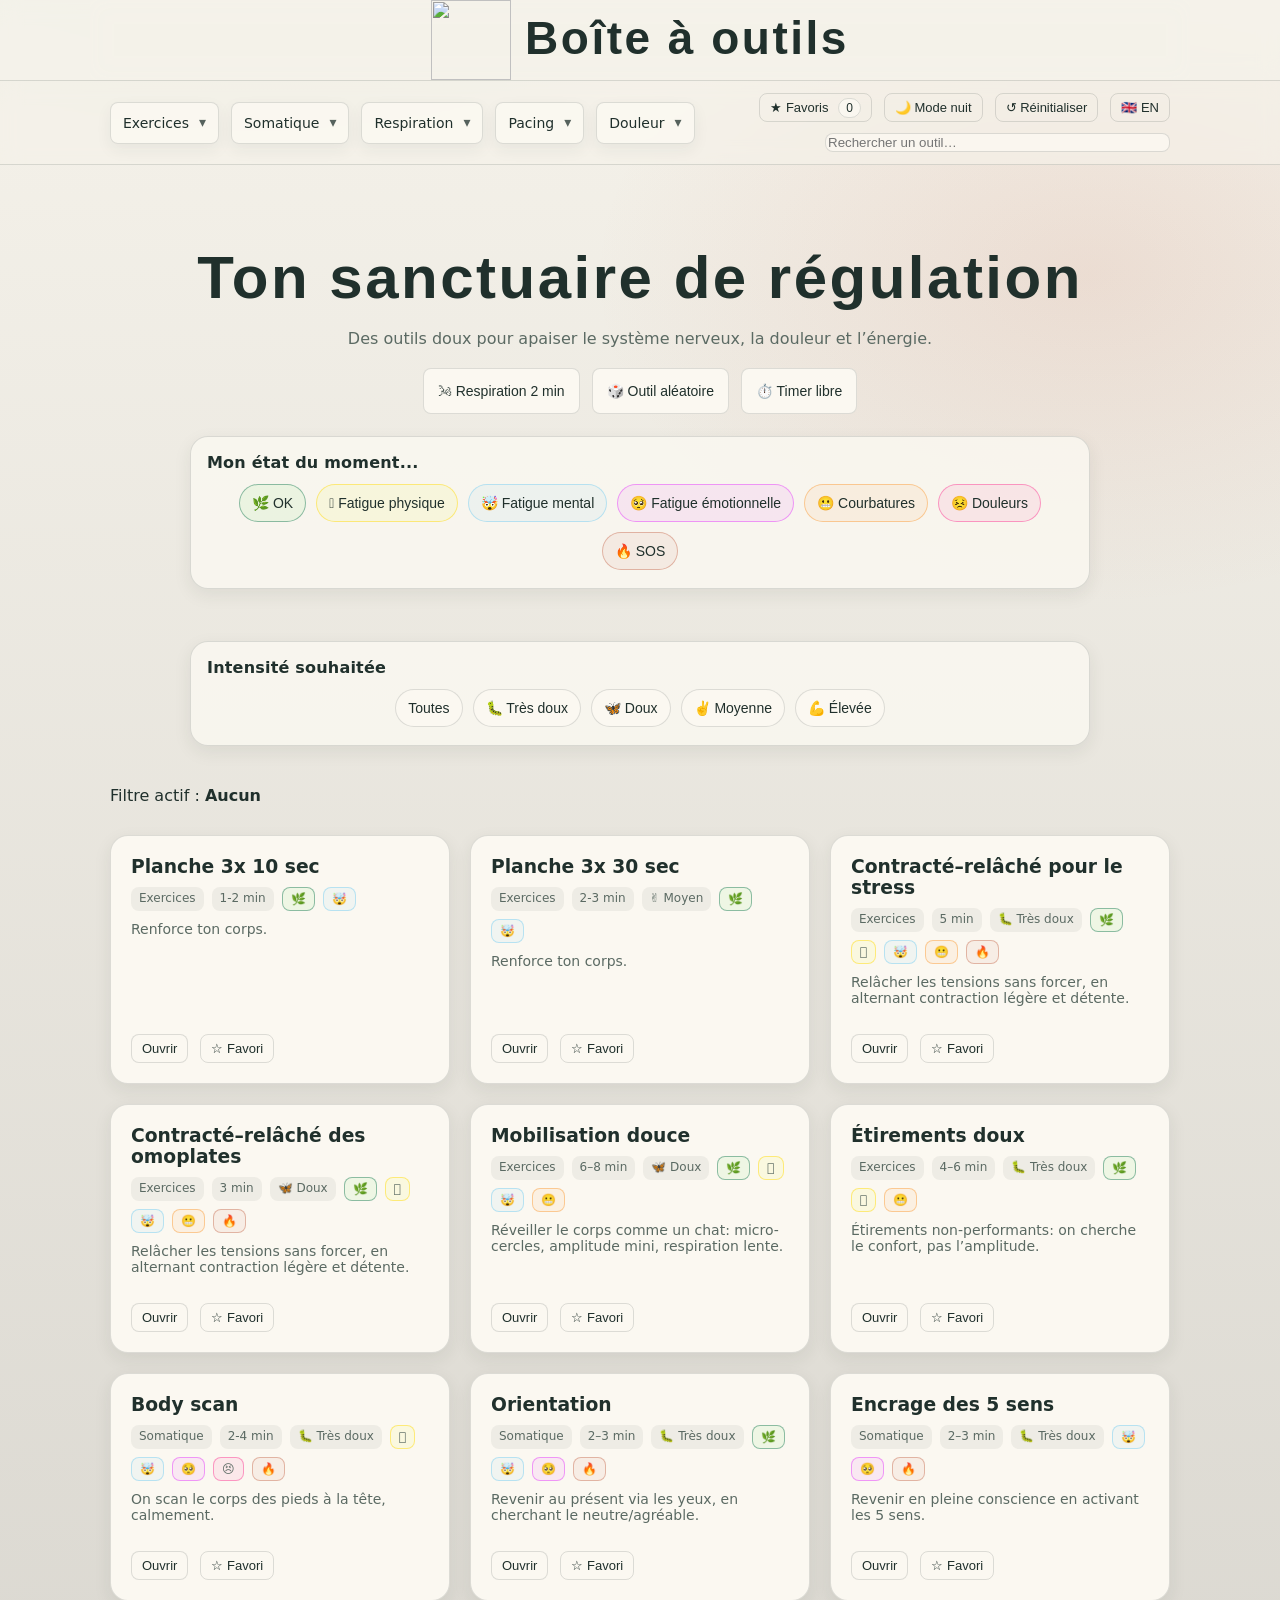
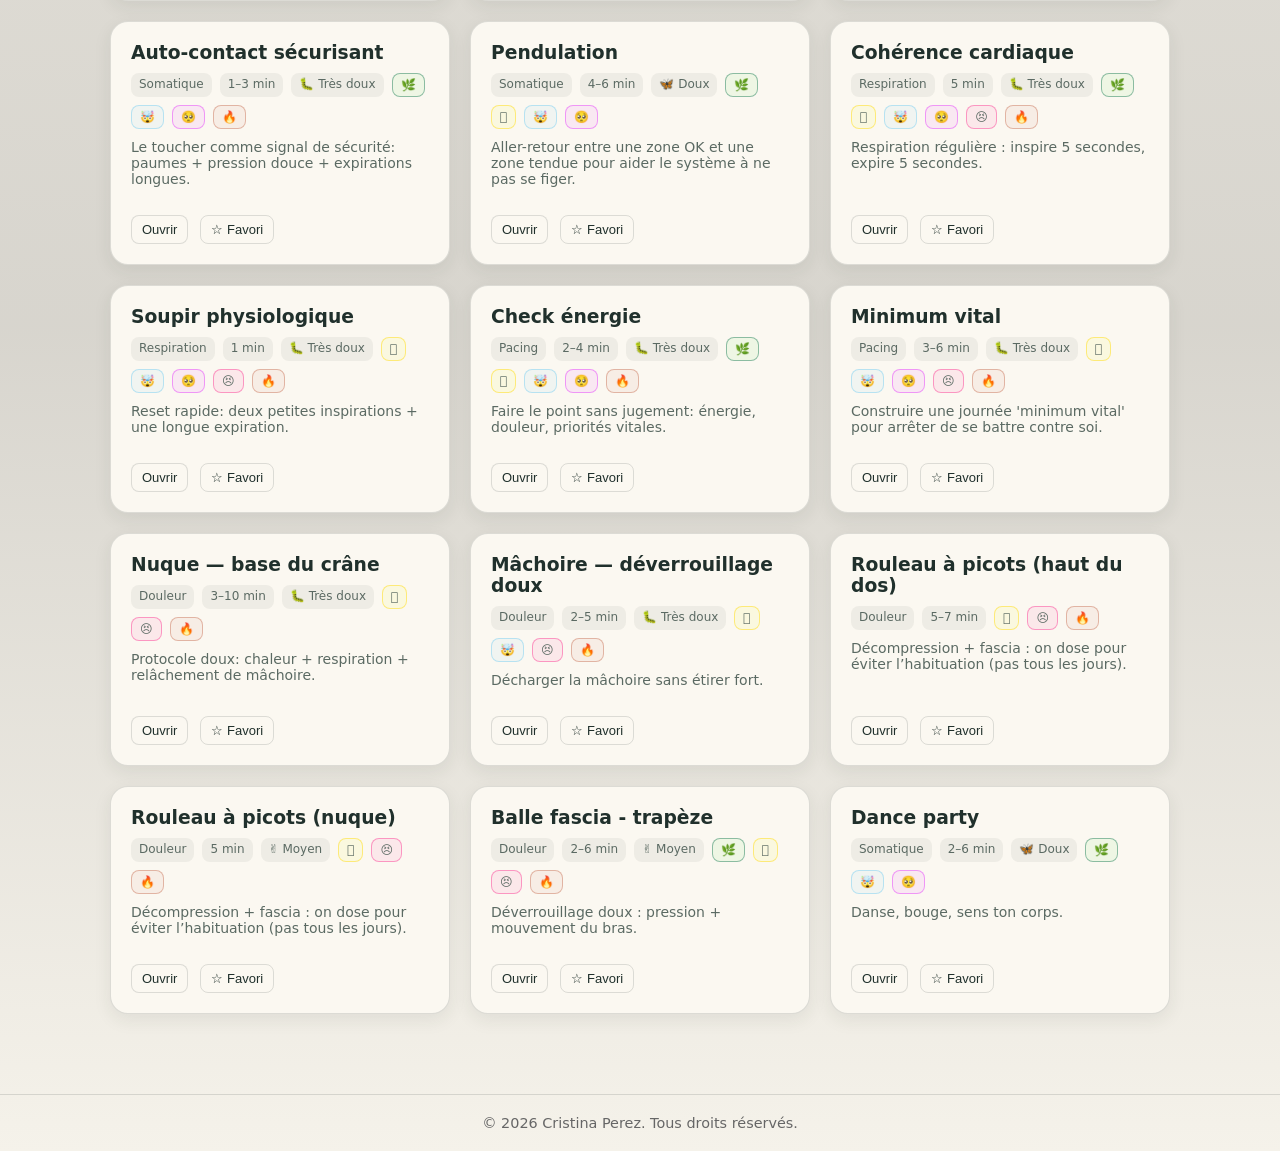
==== commit a2da4b40: "Update index.html" ====
--- a/index.html
+++ b/index.html
@@ -129,7 +129,7 @@
     <div class="hero-actions">
       <button class="btn" id="breath2min" type="button" data-i18n="hero.actions.breath2min">🌬 Respiration 2 min</button>
       <button class="btn" id="randomTool" type="button" data-i18n="hero.actions.random">🎲 Outil aléatoire</button>
-      <button id="customInterval" class="btn ghost" type="button">⏱️ Timer libre</button>
+      <button class="btn" id="customInterval" type="button" data-i18n="hero.actions.customtimer">⏱️ Timer libre</button>
     </div>
 
     <div class="feel-box" aria-label="Sélection de ton état du moment" data-i18n-aria-label="modes.ariaBox">
@@ -239,6 +239,41 @@
     </div>
   </dialog>
 
+  
+  <!-- =========================== -->
+  <!-- CUSTOM INTERVAL TIMER MODAL -->
+  <!-- =========================== -->
+  
+  <dialog id="customIntervalSetup">
+  <div class="modal">
+    <div class="modal-top">
+      <h3>⏱️ Timer à libre</h3>
+      <button id="cisClose" class="close">✕</button>
+    </div>
+
+    <div class="form-stack">
+      <label>
+        Temps d'exercice (sec)
+        <input id="cisExercise" type="number" min="1" value="30">
+      </label>
+
+      <label>
+        Temps de pause (sec)
+        <input id="cisBreak" type="number" min="1" value="30">
+      </label>
+
+      <label>
+        Nombre de répétitions
+        <input id="cisRounds" type="number" min="1" value="3">
+      </label>
+    </div>
+
+    <div class="hero-actions" style="margin-top:16px;">
+      <button id="cisStart" class="btn primary" type="button">Lancer</button>
+    </div>
+  </div>
+</dialog>
+
   <script src="script.js" defer></script>
   <footer class="toolbox-footer">
   <p>© 2026 Cristina Perez. Tous droits réservés.</p>
--- a/main.css
+++ b/main.css
@@ -399,6 +399,29 @@
   font-size: 14px;
 }
 
+.form-stack{
+  display: grid;
+  gap: 14px;
+  margin-top: 12px;
+}
+
+.form-stack label{
+  display: grid;
+  gap: 6px;
+  font-size: 14px;
+  color: var(--ink);
+}
+
+.form-stack input{
+  width: 100%;
+  padding: 10px 12px;
+  border-radius: 8px;
+  border: 1px solid var(--line);
+  background: color-mix(in srgb, var(--paper) 88%, transparent);
+  color: var(--ink);
+  font-size: 16px;
+}
+
 
 /* =========================
    5. HEADER - TOPBAR - FOOTER
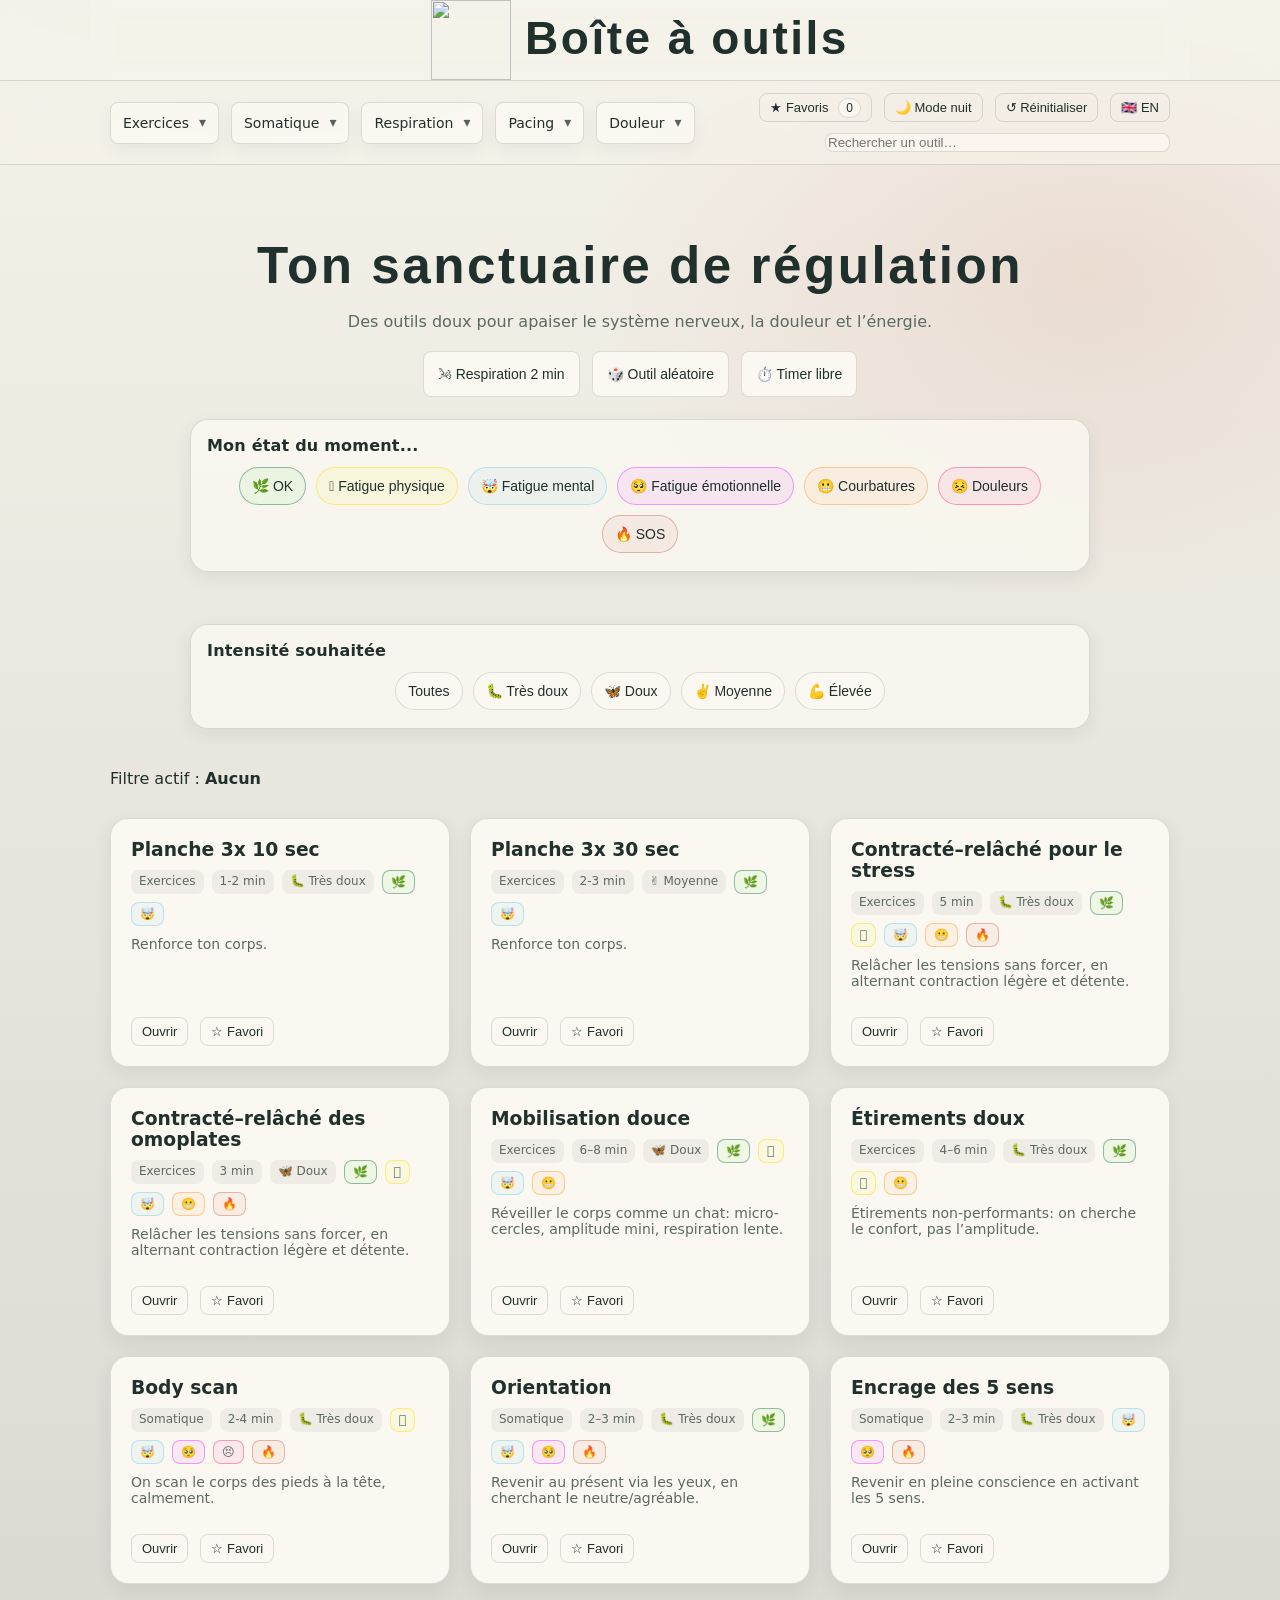
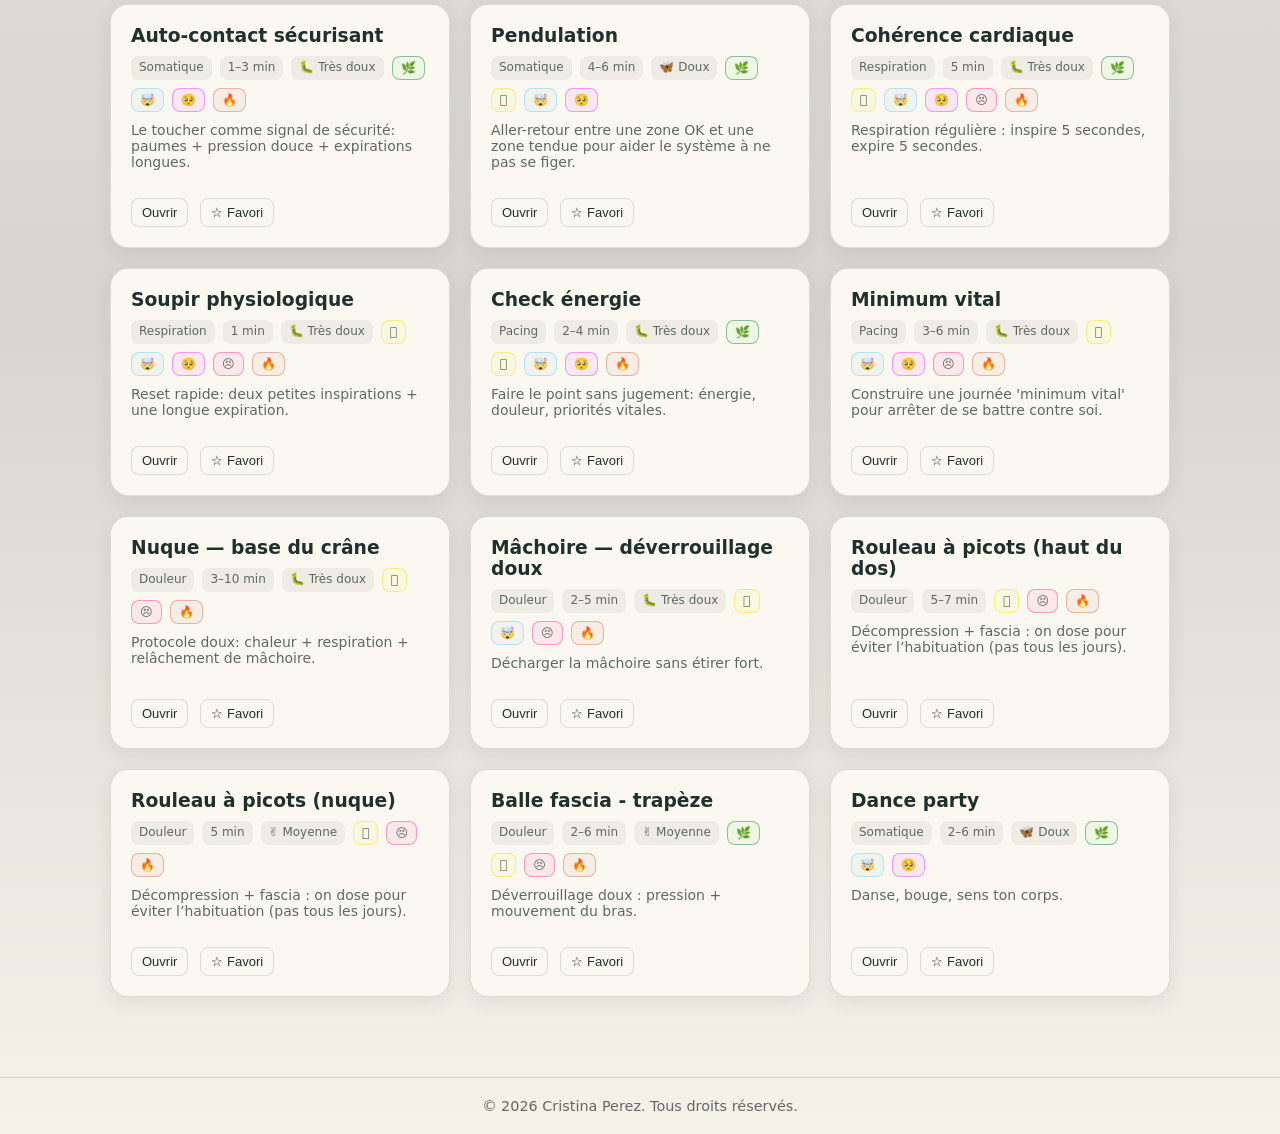
==== commit d3348654: "Add files via upload" ====
--- a/index.html
+++ b/index.html
@@ -148,13 +148,13 @@
   </section>
   
   <section class="intensity-box">
-    <p class="intensity-title">Intensité souhaitée</p>
+    <p class="intensity-title" data-i18n="intensity.title">Intensité souhaitée</p> 
     <div class="intensity-grid">
-      <button class="pill intensity-pill" data-intensity="" aria-pressed="true">Toutes</button>
-      <button class="pill intensity-pill" data-intensity="très doux" aria-pressed="false">🐛 Très doux</button>
-      <button class="pill intensity-pill" data-intensity="doux" aria-pressed="false">🦋 Doux</button>
-      <button class="pill intensity-pill" data-intensity="moyen" aria-pressed="false">✌️ Moyenne</button>
-      <button class="pill intensity-pill" data-intensity="élevé" aria-pressed="false">💪 Élevée</button>
+      <button class="pill intensity-pill" data-intensity="" aria-pressed="true" data-i18n="intensity.all">Toutes</button>
+      <button class="pill intensity-pill" data-intensity="très doux" aria-pressed="false" data-i18n="intensity.verygentle">🐛 Très doux</button>
+      <button class="pill intensity-pill" data-intensity="doux" aria-pressed="false" data-i18n="intensity.gentle">🦋 Doux</button>
+      <button class="pill intensity-pill" data-intensity="moyen" aria-pressed="false" data-i18n="intensity.moderate">✌️ Moyenne</button>
+      <button class="pill intensity-pill" data-intensity="élevé" aria-pressed="false" data-i18n="intensity.high">💪 Élevée</button>
     </div>
   </section>
 
@@ -269,7 +269,7 @@
     </div>
 
     <div class="hero-actions" style="margin-top:16px;">
-      <button id="cisStart" class="btn primary" type="button">Lancer</button>
+      <button id="cisStart" class="btn" type="button">⏱ Lancer le timer</button>
     </div>
   </div>
 </dialog>
--- a/main.css
+++ b/main.css
@@ -314,7 +314,7 @@
 
 .hero h1{
   font-family: var(--title-font);
-  font-size: clamp(60px, 4vw, 90px);
+  font-size: clamp(45px, 4vw, 70px);
   color: var(--ink); 
   letter-spacing: 2.5px;
   line-height: 1.1;
@@ -397,7 +397,7 @@
   padding: 10px 12px;
   border-radius: 999px;
   font-size: 14px;
-}
+} 
 
 .form-stack{
   display: grid;
